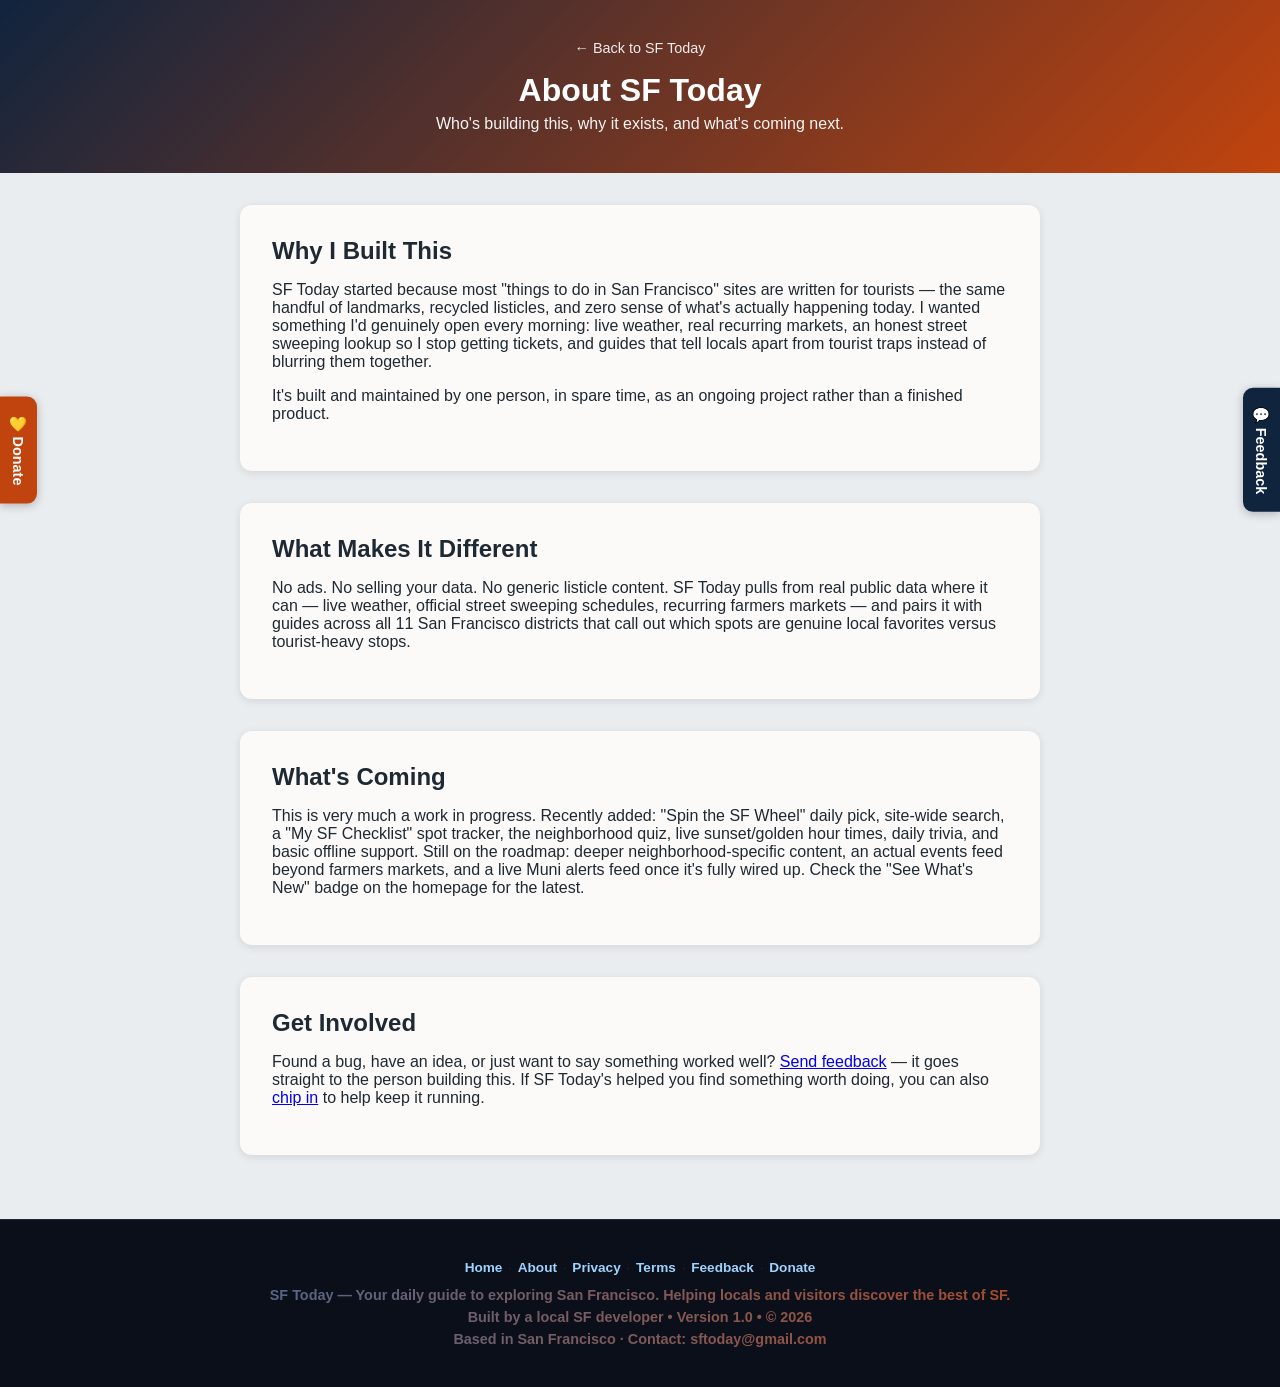
==== about.html @ f8c6c00f "Create about.html" ====
<!DOCTYPE html>
<html lang="en">
<head>
  <meta charset="UTF-8">
  <meta name="viewport" content="width=device-width, initial-scale=1.0">
  <title>About - SF Today</title>
  <meta name="description" content="Who's building SF Today, why it exists, and what's coming next.">
  <meta name="robots" content="index, follow">
  <link rel="canonical" href="https://www.sftoday.com/about.html">
  <!-- Open Graph tags (controls how links look when shared on social media) -->
  <meta property="og:type" content="website">
  <meta property="og:title" content="About - SF Today">
  <meta property="og:description" content="Who's building SF Today, why it exists, and what's coming next.">
  <meta property="og:url" content="https://www.sftoday.com/about.html">
  <meta property="og:site_name" content="SF Today">
  <meta property="og:image" content="https://www.sftoday.com/og-image.png">
  <meta property="og:image:width" content="1200">
  <meta property="og:image:height" content="630">
  <meta property="og:image:alt" content="SF Today — your daily guide to San Francisco">
  <meta property="og:locale" content="en_US">

  <!-- Twitter Card tags -->
  <meta name="twitter:card" content="summary_large_image">
  <meta name="twitter:title" content="About - SF Today">
  <meta name="twitter:description" content="Who's building SF Today, why it exists, and what's coming next.">
  <meta name="twitter:image" content="https://www.sftoday.com/og-image.png">

  <link rel="stylesheet" href="style.css">

  <!-- Favicons (real image files — see README for how to swap in your own branding) -->
  <link rel="icon" href="favicon.ico" sizes="any">
  <link rel="icon" type="image/png" sizes="32x32" href="favicon-32.png">
  <link rel="icon" type="image/png" sizes="16x16" href="favicon-16.png">
  <link rel="apple-touch-icon" sizes="180x180" href="apple-touch-icon.png">
  <meta name="theme-color" content="#10243E">
  <link rel="manifest" href="manifest.json">
</head>
<body>
  <a href="donate.html" class="side-tab side-tab-left">💛 Donate</a>
  <a href="feedback.html" class="side-tab side-tab-right">💬 Feedback</a>
  <header class="simple-header">
    <a href="index.html" class="back-link">← Back to SF Today</a>
    <h1>About SF Today</h1>
    <p>Who's building this, why it exists, and what's coming next.</p>
  </header>
  <main>
    <section class="tool-box">
      <h2>Why I Built This</h2>
      <p>SF Today started because most "things to do in San Francisco" sites are written for tourists — the same handful of landmarks, recycled listicles, and zero sense of what's actually happening today. I wanted something I'd genuinely open every morning: live weather, real recurring markets, an honest street sweeping lookup so I stop getting tickets, and guides that tell locals apart from tourist traps instead of blurring them together.</p>
      <p>It's built and maintained by one person, in spare time, as an ongoing project rather than a finished product.</p>
    </section>
    <section class="tool-box">
      <h2>What Makes It Different</h2>
      <p>No ads. No selling your data. No generic listicle content. SF Today pulls from real public data where it can — live weather, official street sweeping schedules, recurring farmers markets — and pairs it with guides across all 11 San Francisco districts that call out which spots are genuine local favorites versus tourist-heavy stops.</p>
    </section>
    <section class="tool-box">
      <h2>What's Coming</h2>
      <p>This is very much a work in progress. Recently added: "Spin the SF Wheel" daily pick, site-wide search, a "My SF Checklist" spot tracker, the neighborhood quiz, live sunset/golden hour times, daily trivia, and basic offline support. Still on the roadmap: deeper neighborhood-specific content, an actual events feed beyond farmers markets, and a live Muni alerts feed once it's fully wired up. Check the "See What's New" badge on the homepage for the latest.</p>
    </section>
    <section class="tool-box">
      <h2>Get Involved</h2>
      <p>Found a bug, have an idea, or just want to say something worked well? <a href="feedback.html">Send feedback</a> — it goes straight to the person building this. If SF Today's helped you find something worth doing, you can also <a href="donate.html">chip in</a> to help keep it running.</p>
    </section>
  </main>
  <footer>
    <div class="footer-links">
      <a href="index.html">Home</a> ·
      <a href="about.html">About</a> ·
      <a href="privacy.html">Privacy</a> ·
      <a href="terms.html">Terms</a> ·
      <a href="feedback.html">Feedback</a> ·
      <a href="donate.html">Donate</a>
    </div>
    <p>SF Today — Your daily guide to exploring San Francisco. Helping locals and visitors discover the best of SF.</p>
    <p>Built by a local SF developer • Version 1.0 • © 2026</p>
    <p>Based in San Francisco · Contact: sftoday@gmail.com</p>
  </footer>
</body>
</html>
---- style.css ----
:root {
  --primary: #10243E;   /* deep bay navy - buttons, links, active states */
  --accent: #C1440E;    /* Golden Gate Bridge orange - header, signature accents */
  --bg-color: #E9EDF0;  /* soft fog gray-blue background */
  --card-bg: #FBFAF8;   /* warm off-white cards */
  --text: #1F2933;      /* deep charcoal-navy text */
  --muted: #667085;     /* secondary text, tuned per-theme below */
  --border: #e5e5e5;
}

body {
  font-family: -apple-system, BlinkMacSystemFont, "Segoe UI", Roboto, sans-serif;
  background-color: var(--bg-color);
  color: var(--text);
  margin: 0;
  padding-bottom: 3rem;
  transition: background-color 0.2s ease, color 0.2s ease;
}

/* --- DARK MODE --- */
body.dark-mode {
  --bg-color: #121212;
  --card-bg: #1e1e1e;
  --text: #e8e8e8;
  --primary: #3B6EA5;
  --muted: #aaa;
  --border: #333;
}

body.dark-mode select,
body.dark-mode input[type="email"],
body.dark-mode input[type="text"],
body.dark-mode input[type="number"],
body.dark-mode textarea {
  background-color: #2a2a2a;
  color: #eee;
  border-color: #444;
}

body.dark-mode .modal-box {
  background: #1e1e1e;
  color: #eee;
}

body.dark-mode .modal-box p {
  color: #ccc;
}

body.dark-mode .venue-meta,
body.dark-mode .weekly-events-subtitle,
body.dark-mode .tool-subtitle,
body.dark-mode .no-events-message,
body.dark-mode .weather-note,
body.dark-mode .donation-note,
body.dark-mode .sub-text {
  color: #aaa;
}

body.dark-mode .day-tab {
  background: #2a2a2a;
  border-color: #444;
  color: #eee;
}

body.dark-mode .dash-card {
  border-color: #333;
}

body.dark-mode .glossary-item {
  border-color: #333;
}

body.dark-mode .coming-soon-box {
  background: #241f16;
  border-color: #3a2f1a;
}

header {
  position: relative;
  overflow: hidden;
  background: linear-gradient(180deg, #10243E 0%, #C1440E 100%); /* fallback if SVG fails to load */
  color: white;
  min-height: 320px;
  display: flex;
  align-items: flex-end;
  padding: 0;
  flex-shrink: 0;
}

.hero-bg {
  position: absolute;
  inset: 0;
  width: 100%;
  height: 100%;
  z-index: 0;
}

.header-inner {
  position: relative;
  z-index: 1;
  width: 100%;
  padding: 2rem 1rem 2.5rem 1rem;
  text-align: center;
  text-shadow: 0 2px 12px rgba(0, 0, 0, 0.45);
}

header h1 {
  margin: 0;
  font-size: 2.5rem;
}

.header-controls {
  display: flex;
  flex-direction: column;
  align-items: center;
  gap: 6px;
}

.dark-toggle {
  width: auto;
  background: rgba(255, 255, 255, 0.15);
  border: 1px solid rgba(255, 255, 255, 0.3);
  color: white;
  font-size: 1rem;
  padding: 6px 14px;
  border-radius: 20px;
  margin-top: 4px;
  cursor: pointer;
}

.dark-toggle:hover {
  background: rgba(255, 255, 255, 0.3);
}

main {
  max-width: 800px;
  margin: 2rem auto;
  padding: 0 1rem;
}

.planner-box, #results-section {
  background: var(--card-bg);
  padding: 2rem;
  border-radius: 12px;
  box-shadow: 0 2px 8px rgba(0,0,0,0.1);
  margin-bottom: 2rem;
}

.results-header {
  display: flex;
  justify-content: space-between;
  align-items: center;
  border-bottom: 2px solid #eee;
  padding-bottom: 0.5rem;
  margin-bottom: 1rem;
}

#close-btn {
  background: none;
  border: none;
  font-size: 1.8rem;
  cursor: pointer;
  color: #666;
  width: auto;
  padding: 0 10px;
}

#close-btn:hover {
  color: #000;
  background: none;
}

.input-row {
  display: flex;
  gap: 1rem;
  margin-bottom: 1.5rem;
  flex-wrap: wrap;
}

.input-group {
  flex: 1;
  min-width: 150px;
}

label {
  display: block;
  font-weight: bold;
  margin-bottom: 0.5rem;
}

select {
  width: 100%;
  padding: 10px;
  border: 1px solid #ccc;
  border-radius: 6px;
}

button {
  width: 100%;
  background-color: var(--primary);
  color: white;
  border: none;
  padding: 15px;
  font-size: 1.2rem;
  font-weight: bold;
  border-radius: 8px;
  cursor: pointer;
}

button:hover {
  background-color: #0A1A2E;
}

button:focus-visible,
a:focus-visible,
input:focus-visible,
select:focus-visible,
summary:focus-visible {
  outline: 3px solid var(--accent);
  outline-offset: 2px;
}

button:disabled {
  opacity: 0.6;
  cursor: not-allowed;
}

.hidden { display: none; }

.dashboard-section {
  margin-bottom: 2rem;
}

.dashboard-section h2 {
  margin-bottom: 1rem;
}

.dashboard-grid {
  display: grid;
  grid-template-columns: repeat(auto-fill, minmax(150px, 1fr));
  gap: 1rem;
}

.dash-card {
  background: var(--card-bg);
  padding: 1.5rem 1rem;
  border-radius: 8px;
  text-align: center;
  font-weight: 500;
  box-shadow: 0 2px 4px rgba(0,0,0,0.05);
  cursor: pointer;
  transition: transform 0.2s, border-color 0.2s;
  border: 1px solid #eee;
  color: var(--text);
}

.dash-card:hover {
  transform: translateY(-3px);
  border-color: var(--primary);
  color: var(--primary);
}

.plan-item {
  border-left: 4px solid var(--primary);
  padding-left: 1rem;
  margin-top: 1rem;
}

.plan-item h3 {
  margin: 0 0 0.3rem 0;
  color: var(--primary);
}

html, body {
  height: 100%;
  margin: 0;
}

body {
  display: flex;
  flex-direction: column;
}

main {
  flex: 1 0 auto;
}

/* --- Footer --- */
footer {
  background-color: #0b0f19;
  padding: 40px 24px;
  text-align: center;
  font-family: sans-serif;
  font-size: 0.9rem;
  border-top: 1px solid #1e293b;
}

footer p {
  margin: 0;
  font-weight: 700;
  background: linear-gradient(135deg, #3B6EA5, #C1440E);
  -webkit-background-clip: text;
  background-clip: text;
  -webkit-text-fill-color: transparent;
}

footer p + p {
  margin-top: 6px;
}

#live-clock {
  font-size: 1.2rem;
  font-weight: 600;
  color: #E6E6FA;
  margin: 10px 0 0 0;
  font-family: monospace;
}

#weather-widget {
  font-size: 1.1rem;
  font-weight: 600;
  color: #E6E6FA;
  margin: 6px 0 0 0;
  font-family: monospace;
}

/* Centers the badge perfectly in the white spacing area */
.badge-container {
  display: flex;
  justify-content: center;
  align-items: center;
  margin-top: 20px;
  margin-bottom: 25px;
  width: 100%;
}

.whats-new-badge {
  display: inline-flex;
  align-items: center;
  gap: 8px;
  background-color: rgba(255, 71, 87, 0.1);
  color: #ff4757;
  text-decoration: none;
  font-size: 0.9rem;
  font-weight: 600;
  padding: 8px 16px;
  border-radius: 20px;
  border: 1px solid rgba(255, 71, 87, 0.2);
  transition: all 0.2s ease-in-out;
}

.whats-new-badge:hover {
  background-color: #ff4757;
  color: white;
  box-shadow: 0 4px 10px rgba(255, 71, 87, 0.25);
  transform: translateY(-1px);
}

.pulse-dot {
  width: 8px;
  height: 8px;
  background-color: #2ed573;
  border-radius: 50%;
  position: relative;
}

.pulse-dot::before {
  content: '';
  position: absolute;
  width: 100%;
  height: 100%;
  background-color: #2ed573;
  border-radius: 50%;
  animation: pulse-ring 1.8s infinite ease-in-out;
  transform-origin: center;
  left: 0;
  top: 0;
}

@keyframes pulse-ring {
  0% { transform: scale(0.95); opacity: 0.8; }
  50% { opacity: 0.4; }
  100% { transform: scale(2.2); opacity: 0; }
}

.venue-meta {
  display: flex;
  flex-wrap: wrap;
  gap: 12px;
  margin-top: 0.5rem;
  font-size: 0.85rem;
  color: #666;
  align-items: center;
}

.venue-directions {
  color: var(--primary);
  font-weight: 600;
  text-decoration: none;
}

.venue-directions:hover {
  text-decoration: underline;
}

/* --- LOCAL PICK / TOURIST FAVORITE TAG BADGES --- */
.tag-badge {
  display: inline-block;
  font-size: 0.7rem;
  font-weight: 700;
  padding: 3px 9px;
  border-radius: 12px;
  margin-left: 8px;
  vertical-align: middle;
  white-space: nowrap;
}

.tag-local {
  background-color: rgba(46, 213, 115, 0.15);
  color: #1ba956;
}

.tag-touristy {
  background-color: rgba(255, 165, 2, 0.15);
  color: #d68910;
}

.weather-note {
  font-style: italic;
  color: #666;
  margin-bottom: 0.5rem;
}

/* --- THIS WEEK IN SF / DAY TABS --- */
.weekly-events-box {
  background: var(--card-bg);
  padding: 2rem;
  border-radius: 12px;
  box-shadow: 0 2px 8px rgba(0,0,0,0.1);
  margin-bottom: 2rem;
}

.weekly-events-box h2 {
  margin-top: 0;
  margin-bottom: 0.3rem;
}

.weekly-events-subtitle {
  color: #666;
  font-size: 0.9rem;
  margin-top: 0;
  margin-bottom: 1.25rem;
}

.day-tabs {
  display: flex;
  gap: 6px;
  overflow-x: auto;
  margin-bottom: 1.5rem;
  padding-bottom: 4px;
}

.day-tab {
  width: auto;
  flex: 1;
  min-width: 48px;
  background: var(--bg-color);
  color: var(--text);
  border: 1px solid #ddd;
  padding: 10px 8px;
  font-size: 0.9rem;
  font-weight: 600;
  border-radius: 8px;
  cursor: pointer;
  transition: all 0.15s ease;
}

.day-tab:hover {
  border-color: var(--primary);
  color: var(--primary);
  background-color: var(--bg-color);
}

.day-tab.active {
  background-color: var(--primary);
  color: white;
  border-color: var(--primary);
}

.day-tab.is-today::after {
  content: '•';
  display: block;
  color: #2ed573;
  font-size: 1.2rem;
  line-height: 0.5;
  margin-top: 4px;
}

.no-events-message {
  color: #888;
  font-style: italic;
  padding: 1rem 0;
}

/* --- TOOL BOXES (street sweeping, muni alerts, local favorite, glossary) --- */
.tool-box {
  background: var(--card-bg);
  padding: 2rem;
  border-radius: 12px;
  box-shadow: 0 2px 8px rgba(0,0,0,0.1);
  margin-bottom: 2rem;
}

.tool-box h2 {
  margin-top: 0;
  margin-bottom: 0.3rem;
}

.tool-subtitle {
  color: #666;
  font-size: 0.9rem;
  margin-top: 0;
  margin-bottom: 1.25rem;
  line-height: 1.4;
}

.tool-input-row {
  display: flex;
  gap: 10px;
  flex-wrap: wrap;
  margin-bottom: 0.5rem;
}

.tool-input-row input[type="text"] {
  flex: 1;
  min-width: 180px;
  padding: 12px;
  border: 1px solid #ccc;
  border-radius: 6px;
  font-size: 1rem;
}

.tool-input-row button {
  width: auto;
  padding: 12px 24px;
}

.about-box p {
  color: var(--text);
  line-height: 1.6;
  margin: 0;
}

/* --- "COMING SOON" STATE (Muni alerts, and anywhere a feature is honestly unfinished) --- */
.coming-soon-box {
  display: flex;
  align-items: flex-start;
  gap: 12px;
  background: #fff8ec;
  border: 1px solid #f2e2bf;
  border-radius: 10px;
  padding: 1rem 1.1rem;
}

.coming-soon-icon {
  font-size: 1.4rem;
  line-height: 1;
}

.coming-soon-box p {
  margin: 0;
  color: var(--text);
  font-size: 0.92rem;
  line-height: 1.5;
}

.coming-soon-box strong {
  display: block;
  margin-bottom: 2px;
}

/* --- GUESS THE SF SPOT GAME --- */
.clue-list {
  padding-left: 1.2rem;
  margin: 0 0 1rem 0;
}

.clue-list li {
  margin-bottom: 0.6rem;
  line-height: 1.4;
}

.secondary-btn {
  width: auto;
  background: none;
  border: 1px solid #ccc;
  color: var(--text);
  font-weight: 600;
  font-size: 0.9rem;
  padding: 8px 16px;
  margin-top: 0.75rem;
}

.secondary-btn:hover {
  background: var(--bg-color);
  border-color: var(--primary);
}

.spot-result-box {
  background: var(--bg-color);
  border-radius: 8px;
  padding: 1rem 1.25rem;
  margin-top: 1rem;
}

.spot-result-box h3 {
  margin: 0 0 0.4rem 0;
  color: var(--primary);
}

.spot-share-grid {
  font-size: 1.4rem;
  letter-spacing: 4px;
  margin: 0.5rem 0;
}

.spot-streak {
  display: inline-flex;
  align-items: center;
  gap: 6px;
  font-size: 0.85rem;
  font-weight: 600;
  color: var(--accent);
  background: rgba(193, 68, 14, 0.08);
  padding: 5px 12px;
  border-radius: 20px;
  margin-bottom: 1rem;
}

/* --- SF SLANG GLOSSARY --- */
.glossary-grid {
  display: grid;
  grid-template-columns: repeat(auto-fill, minmax(220px, 1fr));
  gap: 10px;
}

.glossary-item {
  background: var(--bg-color);
  border: 1px solid #ddd;
  border-radius: 8px;
  padding: 10px 14px;
}

.glossary-item summary {
  font-weight: 700;
  color: var(--primary);
  cursor: pointer;
  list-style: none;
}

.glossary-item summary::-webkit-details-marker {
  display: none;
}

.glossary-item summary::before {
  content: '▸ ';
}

.glossary-item[open] summary::before {
  content: '▾ ';
}

.glossary-item p {
  margin: 0.5rem 0 0 0;
  font-size: 0.9rem;
  color: var(--text);
}

/* --- EMAIL SIGNUP --- */
.signup-box {
  background: var(--card-bg);
  padding: 2rem;
  border-radius: 12px;
  box-shadow: 0 2px 8px rgba(0,0,0,0.1);
  margin-bottom: 2rem;
  text-align: center;
}

.signup-box h2 {
  margin-top: 0;
}

.signup-box p {
  color: #666;
  margin-bottom: 1.5rem;
}

.signup-form {
  display: flex;
  gap: 10px;
  max-width: 400px;
  margin: 0 auto;
  flex-wrap: wrap;
}

.signup-form input[type="email"] {
  flex: 1;
  min-width: 200px;
  padding: 12px;
  border: 1px solid #ccc;
  border-radius: 6px;
  font-size: 1rem;
}

.signup-form button {
  width: auto;
  padding: 12px 24px;
}

/* --- SIGNUP SUCCESS MODAL --- */
.modal-overlay {
  position: fixed;
  top: 0;
  left: 0;
  width: 100%;
  height: 100%;
  background: rgba(0, 0, 0, 0.6);
  display: flex;
  align-items: center;
  justify-content: center;
  z-index: 1000;
  animation: fadeIn 0.25s ease;
}

.modal-overlay.hidden {
  display: none;
}

.modal-box {
  background: white;
  padding: 2.5rem 2rem;
  border-radius: 16px;
  text-align: center;
  max-width: 360px;
  width: 90%;
  box-shadow: 0 20px 60px rgba(0,0,0,0.3);
  animation: popIn 0.35s cubic-bezier(0.34, 1.56, 0.64, 1);
}

.modal-icon {
  font-size: 3rem;
  margin-bottom: 0.5rem;
  animation: bounce 0.6s ease 0.2s;
}

.modal-box h3 {
  margin: 0 0 0.5rem 0;
  font-size: 1.5rem;
  background: linear-gradient(135deg, #3B6EA5, #C1440E);
  -webkit-background-clip: text;
  background-clip: text;
  -webkit-text-fill-color: transparent;
}

.modal-box p {
  color: #666;
  margin-bottom: 1.5rem;
  line-height: 1.4;
}

.modal-box button {
  width: auto;
  padding: 12px 28px;
}

@keyframes fadeIn {
  from { opacity: 0; }
  to { opacity: 1; }
}

@keyframes popIn {
  from { transform: scale(0.85); opacity: 0; }
  to { transform: scale(1); opacity: 1; }
}

@keyframes bounce {
  0%, 100% { transform: translateY(0); }
  50% { transform: translateY(-8px); }
}

/* --- SIDE TABS (Donate / Feedback) --- */
.side-tab {
  position: fixed;
  top: 50%;
  translate: 0 -50%;
  writing-mode: vertical-rl;
  text-orientation: mixed;
  z-index: 500;
  padding: 18px 10px;
  font-weight: 700;
  font-size: 0.9rem;
  color: white;
  text-decoration: none;
  box-shadow: 0 2px 10px rgba(0, 0, 0, 0.25);
  transition: padding 0.15s ease;
}

.side-tab-left {
  left: 0;
  border-radius: 0 10px 10px 0;
  background-color: var(--accent);
}

.side-tab-right {
  right: 0;
  border-radius: 10px 0 0 10px;
  background-color: var(--primary);
}

.side-tab:hover {
  padding-left: 14px;
  padding-right: 14px;
}

@media (max-width: 480px) {
  .side-tab {
    font-size: 0.75rem;
    padding: 12px 6px;
  }
}

/* --- SIMPLE PAGE HEADER (donate.html, feedback.html, about.html, etc.) --- */
.simple-header {
  position: static;
  overflow: visible;
  min-height: 0;
  display: block;
  align-items: initial;
  background: linear-gradient(135deg, var(--primary), var(--accent));
  color: white;
  padding: 2.5rem 1rem;
  text-align: center;
}

.simple-header .back-link {
  display: block;
}

.simple-header h1 {
  display: block;
}

.simple-header p {
  display: block;
  max-width: 500px;
  margin: 0 auto;
  opacity: 0.95;
}

.simple-header h1 {
  margin: 0 0 0.4rem 0;
  font-size: 2rem;
}

.back-link {
  display: inline-block;
  color: white;
  opacity: 0.9;
  text-decoration: none;
  font-size: 0.9rem;
  margin-bottom: 1rem;
}

.back-link:hover {
  opacity: 1;
  text-decoration: underline;
}

/* --- DONATION PAGE --- */
.donation-box, .feedback-box {
  background: var(--card-bg);
  max-width: 600px;
  margin: 2rem auto;
  padding: 2rem;
  border-radius: 12px;
  box-shadow: 0 2px 8px rgba(0, 0, 0, 0.1);
}

.donation-box .sub-text {
  color: #666;
  line-height: 1.5;
  margin-bottom: 1.5rem;
}

.tiers-grid {
  display: grid;
  grid-template-columns: 1fr 1fr;
  gap: 10px;
  margin-bottom: 1.5rem;
}

.tier-btn {
  width: 100%;
  background: var(--bg-color);
  color: var(--text);
  border: 1px solid #ddd;
  border-radius: 8px;
  padding: 14px 10px;
  font-size: 1.1rem;
  font-weight: 700;
  cursor: pointer;
  transition: all 0.15s ease;
}

.tier-btn span {
  display: block;
  font-size: 0.75rem;
  font-weight: 500;
  color: #777;
  margin-top: 2px;
}

.tier-btn:hover, .tier-btn.selected {
  border-color: var(--accent);
  background-color: rgba(193, 68, 14, 0.08);
  color: var(--accent);
}

.tier-btn.wide {
  grid-column: span 2;
}

.pay-form {
  display: flex;
  gap: 10px;
  flex-wrap: wrap;
}

.pay-form input[type="number"] {
  flex: 1;
  min-width: 140px;
  padding: 12px;
  border: 1px solid #ccc;
  border-radius: 6px;
  font-size: 1rem;
}

.pay-form button {
  width: auto;
  padding: 12px 24px;
}

.donation-note {
  font-size: 0.8rem;
  color: #888;
  text-align: center;
  margin-top: 1.25rem;
}

/* --- FEEDBACK PAGE --- */
.feedback-box label {
  margin-top: 1rem;
  font-weight: bold;
  display: block;
}

.feedback-box input[type="text"],
.feedback-box input[type="email"],
.feedback-box textarea {
  width: 100%;
  padding: 12px;
  border: 1px solid #ccc;
  border-radius: 6px;
  font-size: 1rem;
  font-family: inherit;
  box-sizing: border-box;
}

.feedback-box textarea {
  min-height: 140px;
  resize: vertical;
}

.feedback-box button {
  margin-top: 1.25rem;
}

/* --- STAR RATING (feedback page) --- */
.star-rating {
  display: flex;
  justify-content: space-between;
  gap: 4px;
  margin: 0.4rem 0 0.5rem 0;
}

.star-btn {
  flex: 1;
  width: auto;
  background: none;
  border: none;
  padding: 8px 0;
  font-size: 2.4rem;
  line-height: 1;
  text-align: center;
  color: #d5d5d5;
  cursor: pointer;
  transition: color 0.15s ease, transform 0.1s ease;
}

.star-btn:hover {
  transform: scale(1.15);
}

.star-btn.filled {
  color: var(--accent);
}

/* --- FOOTER NAV LINKS --- */
.footer-links {
  margin-bottom: 12px;
  font-size: 0.85rem;
}

.footer-links a {
  color: #9fd3ff;
  text-decoration: none;
  font-weight: 600;
  margin: 0 2px;
}

.footer-links a:hover {
  color: var(--accent);
  text-decoration: underline;
}

/* --- RELEASE NOTES / CHANGELOG TIMELINE --- */
/* A left accent border + date heading is a deliberate device here because
   the content genuinely is a sequence (a timeline), unlike the rest of the site. */
.log-entry {
  border-left: 4px solid var(--accent);
  padding-left: 1.25rem;
}

.log-entry h3 {
  margin: 0 0 0.75rem 0;
  color: var(--primary);
  font-size: 1.15rem;
}

.log-entry .log-category {
  font-size: 0.75rem;
  font-weight: 700;
  letter-spacing: 0.04em;
  color: #1ba956;
  margin-bottom: 0.5rem;
}

.log-entry ul {
  margin: 0;
  padding-left: 1.1rem;
}

.log-entry li {
  margin-bottom: 6px;
  line-height: 1.5;
}

.log-entry + .log-entry {
  margin-top: 1.75rem;
}

/* --- RESULTS HEADER ACTIONS (share / print / close) --- */
.results-header-actions {
  display: flex;
  align-items: center;
  gap: 4px;
}

.icon-btn {
  width: auto;
  background: none;
  border: none;
  font-size: 1.2rem;
  padding: 4px 8px;
  cursor: pointer;
  line-height: 1;
}

.icon-btn:hover {
  background: var(--bg-color);
  border-radius: 6px;
}

/* --- SURPRISE ME BUTTON --- */
.surprise-btn {
  display: block;
  margin: 0.75rem auto 0;
}

/* --- SECTION HEADING WITH ACTIONS (neighborhood quiz / geolocation) --- */
.section-heading-row {
  display: flex;
  justify-content: space-between;
  align-items: center;
  flex-wrap: wrap;
  gap: 10px;
  margin-bottom: 1rem;
}

.section-heading-row h2 {
  margin: 0;
}

.section-heading-actions {
  display: flex;
  gap: 8px;
  flex-wrap: wrap;
}

.section-heading-actions .secondary-btn {
  margin-top: 0;
}

#geo-result-message {
  margin-top: -0.5rem;
  margin-bottom: 1rem;
}

.dash-card-highlight {
  border-color: var(--accent) !important;
  box-shadow: 0 0 0 2px rgba(193, 68, 14, 0.25);
}

.nearest-badge {
  display: block;
  font-size: 0.7rem;
  font-weight: 700;
  color: var(--accent);
  margin-top: 4px;
}

/* --- TOOL BOX SUBHEADINGS + DIVIDER (sunset / fog / trivia) --- */
.tool-box h3 {
  margin: 0 0 0.6rem 0;
  color: var(--primary);
  font-size: 1.05rem;
}

.tool-divider {
  border: none;
  border-top: 1px solid var(--border);
  margin: 1.25rem 0;
}

/* --- KARL THE FOG METER --- */
.fog-meter-track {
  width: 100%;
  height: 14px;
  background: var(--bg-color);
  border: 1px solid var(--border);
  border-radius: 20px;
  overflow: hidden;
  margin-bottom: 0.5rem;
}

.fog-meter-fill {
  height: 100%;
  width: 0%;
  background: linear-gradient(90deg, #9fb8cc, #5c7a94);
  transition: width 0.6s ease;
}

.fog-meter-status {
  margin: 0;
  font-size: 0.9rem;
  color: var(--text);
}

/* --- WEATHER TOAST --- */
.sf-toast {
  position: fixed;
  left: 50%;
  bottom: 24px;
  transform: translate(-50%, 20px);
  background: var(--primary);
  color: white;
  padding: 12px 20px;
  border-radius: 30px;
  font-size: 0.9rem;
  font-weight: 600;
  box-shadow: 0 8px 24px rgba(0,0,0,0.25);
  opacity: 0;
  transition: opacity 0.35s ease, transform 0.35s ease;
  z-index: 1500;
  max-width: 90vw;
  text-align: center;
}

.sf-toast-visible {
  opacity: 1;
  transform: translate(-50%, 0);
}

/* --- NEIGHBORHOOD QUIZ MODAL --- */
.quiz-modal-box {
  max-width: 440px;
  text-align: left;
  position: relative;
}

.quiz-close {
  position: absolute;
  top: 10px;
  right: 14px;
  width: auto;
  background: none;
  border: none;
  font-size: 1.6rem;
  color: #999;
  cursor: pointer;
  padding: 0;
}

.quiz-close:hover {
  color: var(--text);
  background: none;
}

.quiz-progress {
  margin: 0 0 0.4rem 0;
  font-size: 0.8rem;
  font-weight: 700;
  letter-spacing: 0.03em;
  color: var(--accent);
  text-transform: uppercase;
}

.quiz-prompt {
  margin: 0 0 1rem 0;
  color: var(--primary);
  font-size: 1.3rem;
}

.quiz-options {
  display: flex;
  flex-direction: column;
  gap: 8px;
}

.quiz-option-btn {
  width: 100%;
  text-align: left;
  background: var(--bg-color);
  color: var(--text);
  border: 1px solid var(--border);
  padding: 12px 14px;
  border-radius: 8px;
  font-size: 1rem;
  font-weight: 500;
  cursor: pointer;
  transition: border-color 0.15s ease, background 0.15s ease;
}

.quiz-option-btn:hover {
  border-color: var(--accent);
  background: rgba(193, 68, 14, 0.06);
}

.quiz-result-desc {
  color: var(--text);
  line-height: 1.5;
  margin: 0 0 1.25rem 0;
}

.quiz-result-actions {
  display: flex;
  flex-direction: column;
  gap: 8px;
}

.quiz-result-actions .secondary-btn {
  margin: 0;
  text-align: center;
}

/* --- PRINT STYLES --- */
@media print {
  .side-tab,
  .dark-toggle,
  .badge-container,
  .signup-box,
  .planner-box,
  .weekly-events-box .day-tabs,
  #generate-btn,
  .surprise-btn,
  .results-header-actions,
  .footer-links,
  .whats-new-badge,
  .filter-checkbox-row,
  .coming-soon-box,
  .section-heading-actions,
  #geo-result-message,
  .fog-meter,
  #trivia-content,
  .tool-divider,
  .header-btn-row,
  .visited-toggle,
  .wheel-wrap,
  .wheel-spin-btn,
  #wheel-status {
    display: none !important;
  }

  header {
    background: none !important;
    color: var(--text) !important;
    min-height: auto !important;
    padding: 1rem 0 !important;
  }

  .hero-bg { display: none !important; }

  body {
    background: white !important;
    padding-bottom: 0;
  }

  .plan-item,
  .tool-box,
  #results-section {
    box-shadow: none !important;
    border: 1px solid #ccc;
  }

  footer {
    background: none !important;
  }

  footer p {
    color: #333 !important;
    -webkit-text-fill-color: #333 !important;
  }
}

.header-btn-row {
  display: flex;
  gap: 8px;
  margin-top: 4px;
}

#checklist-progress-label {
  font-weight: 700;
}

/* --- SPIN THE SF WHEEL --- */
.wheel-wrap {
  position: relative;
  width: 100%;
  max-width: 280px;
  margin: 0.5rem auto 1rem;
}

.sf-wheel {
  display: block;
  width: 100%;
  height: auto;
  filter: drop-shadow(0 6px 16px rgba(0,0,0,0.2));
}

#wheel-rotate-group {
  transform-origin: 150px 150px;
}

.wheel-pointer {
  position: absolute;
  top: -6px;
  left: 50%;
  transform: translateX(-50%);
  font-size: 1.6rem;
  color: var(--accent);
  z-index: 2;
  text-shadow: 0 2px 4px rgba(0,0,0,0.3);
}

.wheel-spin-btn {
  display: block;
  margin: 0 auto 0.75rem;
}

.wheel-landed-label {
  text-align: center;
  font-weight: 600;
  color: var(--primary);
  margin: 0 0 0.25rem 0;
}

#wheel-result .plan-item {
  border-left-color: var(--accent);
}

/* --- SF ESSENTIALS GRID --- */
.essentials-grid {
  display: grid;
  grid-template-columns: repeat(auto-fill, minmax(220px, 1fr));
  gap: 12px;
}

.essential-item {
  background: var(--bg-color);
  border: 1px solid var(--border);
  border-radius: 8px;
  padding: 12px 14px;
  display: flex;
  flex-direction: column;
  gap: 4px;
}

.essential-item strong {
  color: var(--primary);
  font-size: 0.85rem;
}

.essential-item span {
  font-size: 0.88rem;
  color: var(--text);
  line-height: 1.4;
}

/* --- VISITED / "BEEN THERE" TOGGLE ON VENUE CARDS --- */
.visited-toggle {
  width: auto;
  display: inline-flex;
  align-items: center;
  gap: 5px;
  background: none;
  border: 1px solid #ccc;
  color: var(--muted);
  font-size: 0.78rem;
  font-weight: 600;
  padding: 4px 10px;
  border-radius: 20px;
  margin-top: 8px;
  cursor: pointer;
  transition: all 0.15s ease;
}

.visited-toggle:hover {
  border-color: var(--primary);
  color: var(--primary);
}

.visited-toggle.visited {
  background: rgba(46, 213, 115, 0.12);
  border-color: #2ed573;
  color: #1ba956;
}

/* --- SITE-WIDE QUICK FIND (SEARCH) --- */
.search-modal-box {
  max-width: 480px;
  text-align: left;
  position: relative;
  max-height: 80vh;
  display: flex;
  flex-direction: column;
}

.search-input {
  width: 100%;
  padding: 12px 14px;
  border: 1px solid #ccc;
  border-radius: 8px;
  font-size: 1rem;
  margin-bottom: 0.75rem;
  box-sizing: border-box;
}

#search-results {
  overflow-y: auto;
  flex: 1;
}

.search-result-item {
  display: block;
  width: 100%;
  text-align: left;
  background: none;
  border: none;
  border-bottom: 1px solid var(--border);
  padding: 10px 4px;
  cursor: pointer;
  color: var(--text);
  font-size: inherit;
  font-weight: normal;
}

.search-result-item:hover {
  background: var(--bg-color);
}

.search-result-title {
  font-weight: 700;
  color: var(--primary);
  display: block;
}

.search-result-meta {
  font-size: 0.8rem;
  color: var(--muted);
}

.search-empty-message {
  color: var(--muted);
  font-style: italic;
  padding: 1rem 0;
}

/* --- MY SF CHECKLIST MODAL --- */
.checklist-modal-box {
  max-width: 480px;
  text-align: left;
  position: relative;
  max-height: 80vh;
  display: flex;
  flex-direction: column;
}

.checklist-modal-box h3 {
  margin: 0 0 0.4rem 0;
  color: var(--primary);
  font-size: 1.3rem;
}

#checklist-list {
  overflow-y: auto;
  flex: 1;
  margin-bottom: 1rem;
}

.checklist-row {
  display: flex;
  justify-content: space-between;
  align-items: center;
  padding: 8px 0;
  border-bottom: 1px solid var(--border);
  font-size: 0.92rem;
}

.checklist-row-remove {
  width: auto;
  background: none;
  border: none;
  color: var(--muted);
  font-size: 1.1rem;
  cursor: pointer;
  padding: 2px 8px;
}

.checklist-row-remove:hover {
  color: var(--accent);
  background: none;
}

/* --- CONFETTI --- */
.confetti-container {
  position: fixed;
  inset: 0;
  pointer-events: none;
  overflow: hidden;
  z-index: 2000;
}

.confetti-piece {
  position: absolute;
  top: -20px;
  opacity: 0.95;
  animation-name: confetti-fall;
  animation-timing-function: cubic-bezier(0.4, 0.0, 0.6, 1);
  animation-fill-mode: forwards;
}

@keyframes confetti-fall {
  0% {
    transform: translate(0, 0) rotate(0deg);
    opacity: 1;
  }
  100% {
    transform: translate(var(--drift), 105vh) rotate(600deg);
    opacity: 0;
  }
}

/* --- PLANNER: EXTRA FILTERS (vibe + dog-friendly) --- */
.filter-checkbox-row {
  display: flex;
  align-items: center;
  gap: 8px;
  margin-bottom: 1.5rem;
}

.filter-checkbox-row input[type="checkbox"] {
  width: 18px;
  height: 18px;
  accent-color: var(--primary);
  cursor: pointer;
}

.filter-checkbox-row label {
  margin: 0;
  font-weight: 500;
  cursor: pointer;
}

/* --- 404 PAGE --- */
.error-box {
  text-align: center;
}

.error-code {
  font-size: 4rem;
  font-weight: 800;
  color: var(--primary);
  margin: 0;
  line-height: 1;
}

.error-box .tool-subtitle {
  margin-bottom: 1.5rem;
}

.error-links {
  display: flex;
  flex-wrap: wrap;
  gap: 10px;
  justify-content: center;
  margin-top: 1.5rem;
}

.error-links a {
  width: auto;
  display: inline-block;
  background: var(--primary);
  color: white;
  text-decoration: none;
  padding: 10px 18px;
  border-radius: 8px;
  font-weight: 600;
  font-size: 0.9rem;
}

.error-links a.secondary {
  background: none;
  border: 1px solid #ccc;
  color: var(--text);
}
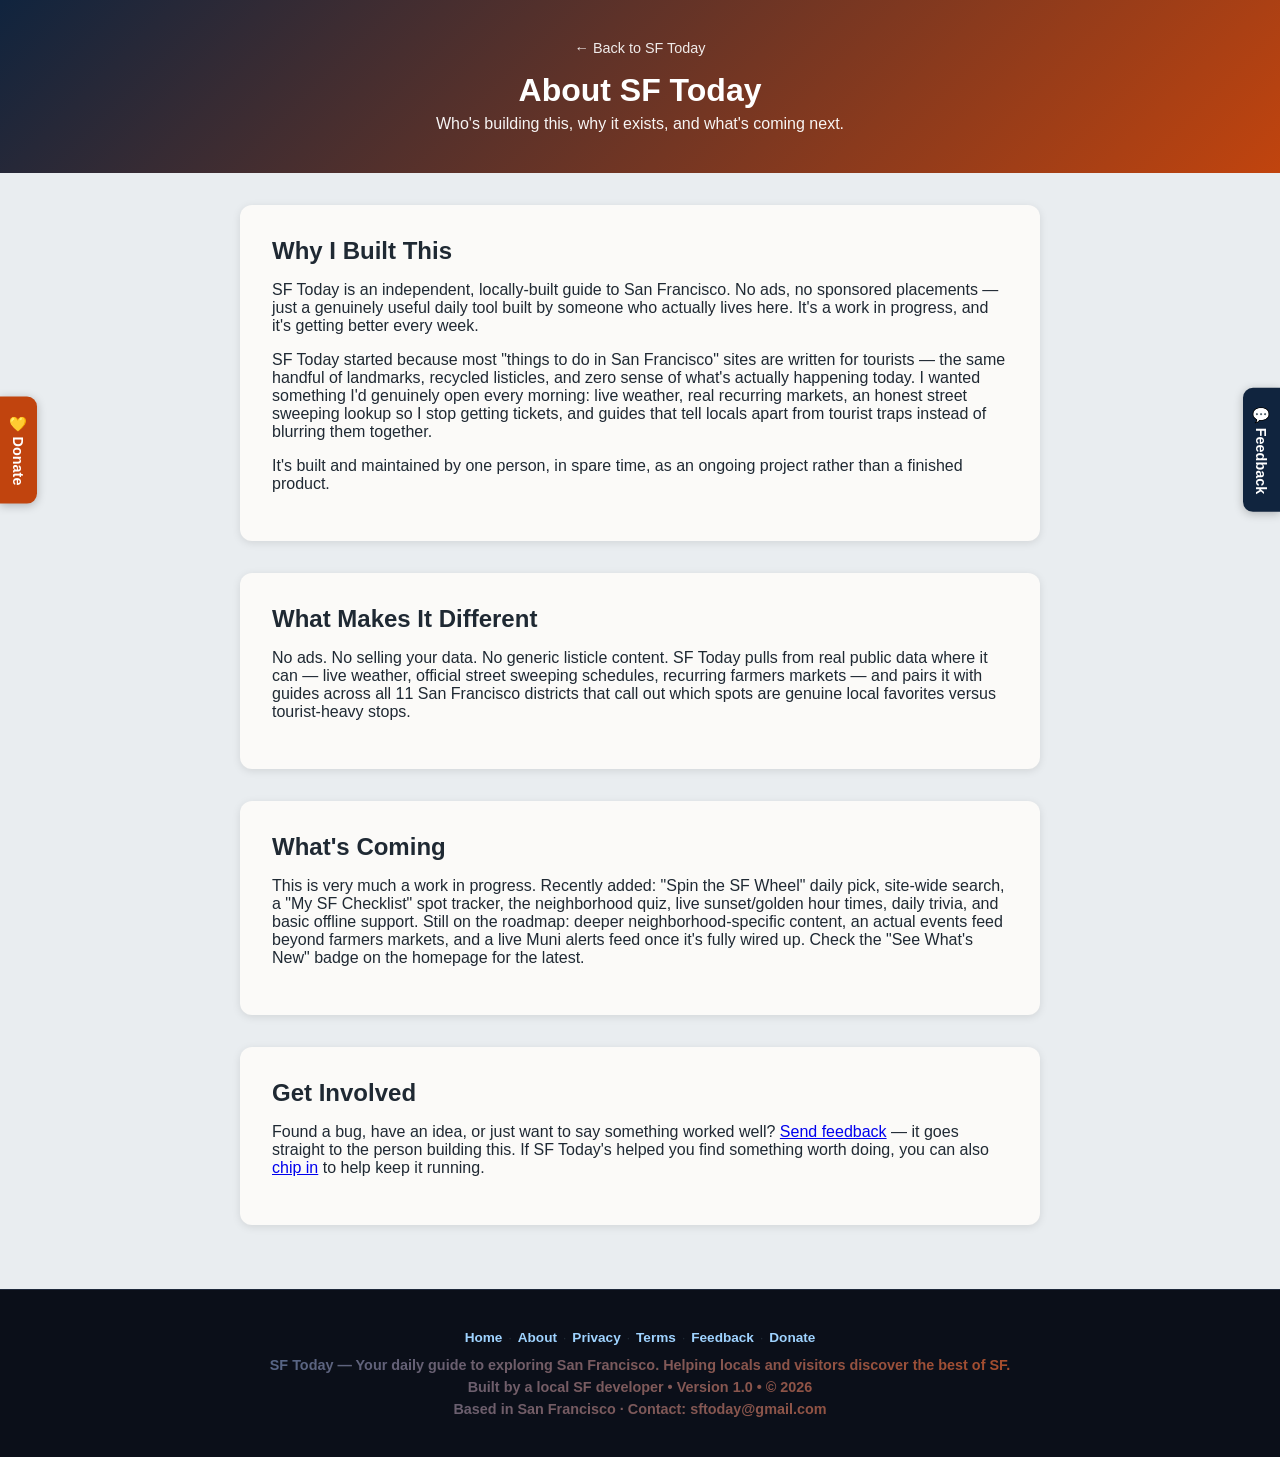
==== commit 29a87bc1: "Update about.html" ====
--- a/about.html
+++ b/about.html
@@ -46,6 +46,7 @@
   <main>
     <section class="tool-box">
       <h2>Why I Built This</h2>
+      <p>SF Today is an independent, locally-built guide to San Francisco. No ads, no sponsored placements — just a genuinely useful daily tool built by someone who actually lives here. It's a work in progress, and it's getting better every week.</p>
       <p>SF Today started because most "things to do in San Francisco" sites are written for tourists — the same handful of landmarks, recycled listicles, and zero sense of what's actually happening today. I wanted something I'd genuinely open every morning: live weather, real recurring markets, an honest street sweeping lookup so I stop getting tickets, and guides that tell locals apart from tourist traps instead of blurring them together.</p>
       <p>It's built and maintained by one person, in spare time, as an ongoing project rather than a finished product.</p>
     </section>
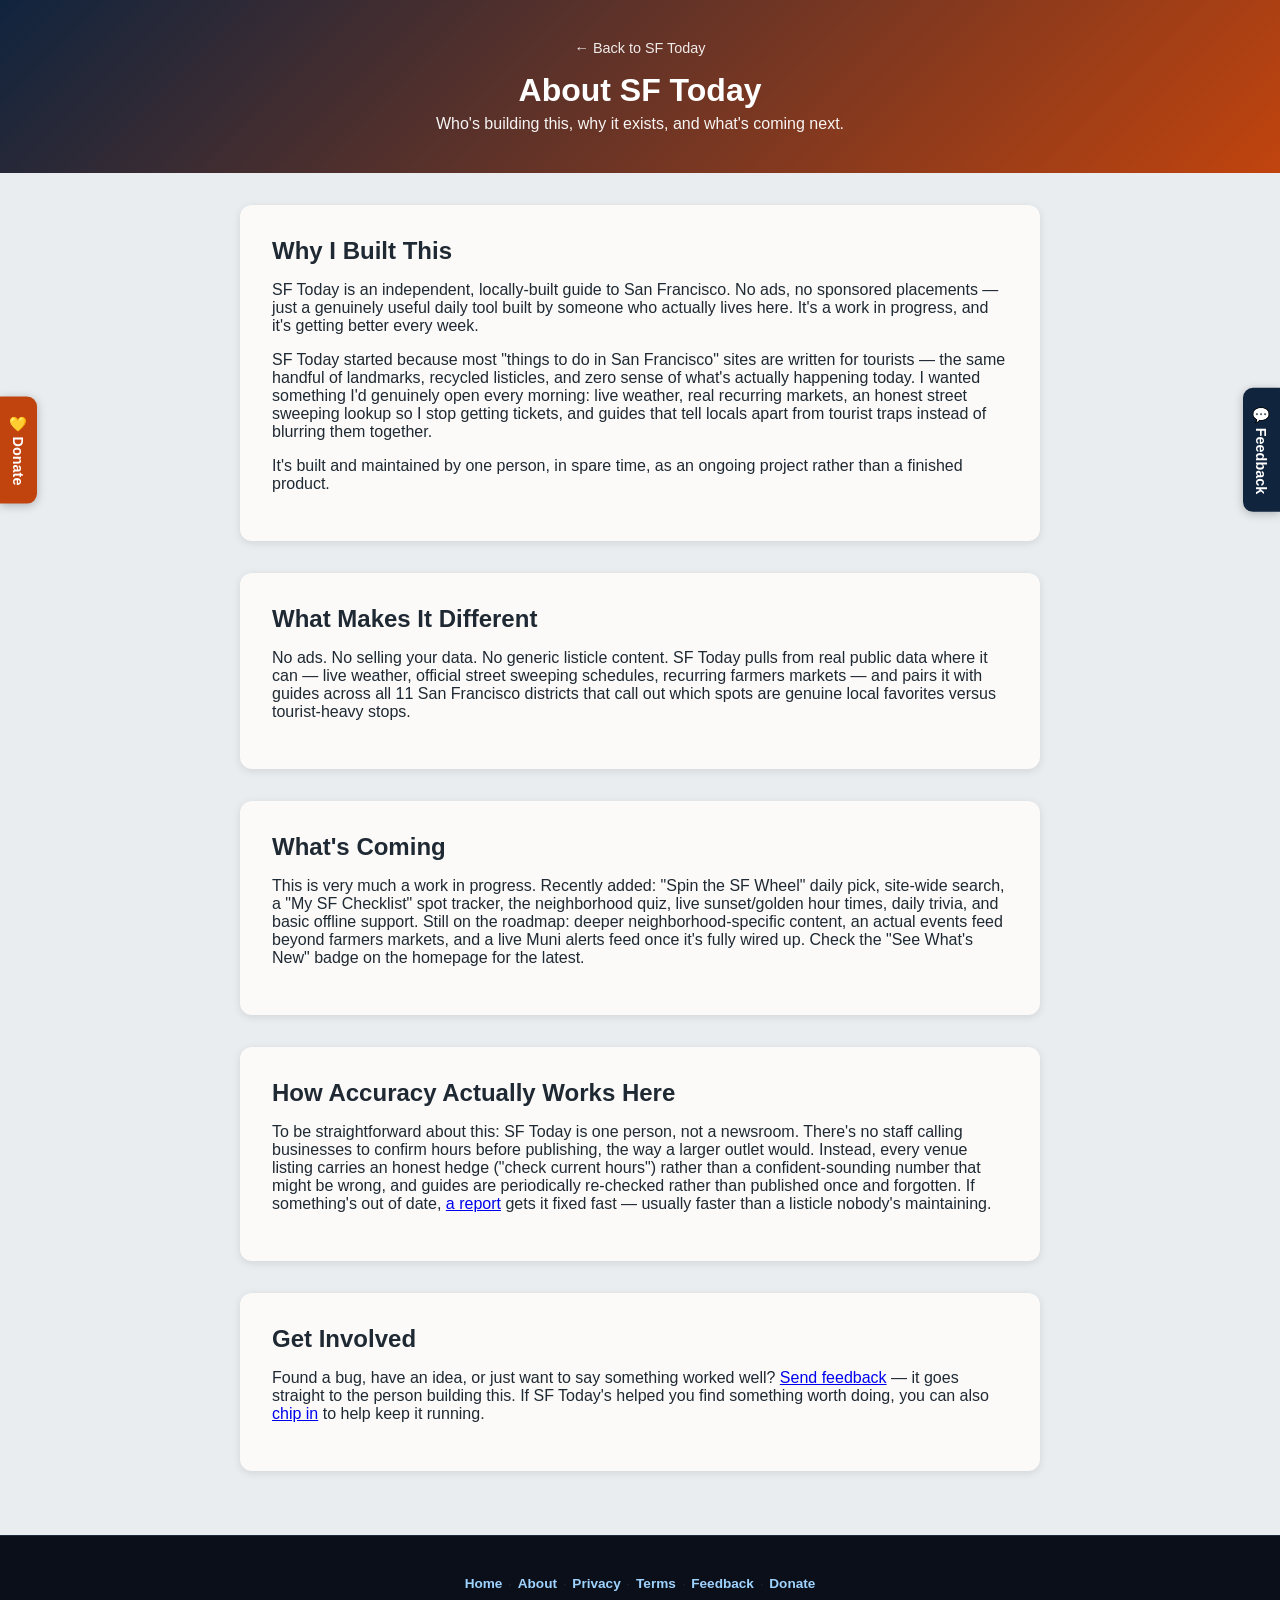
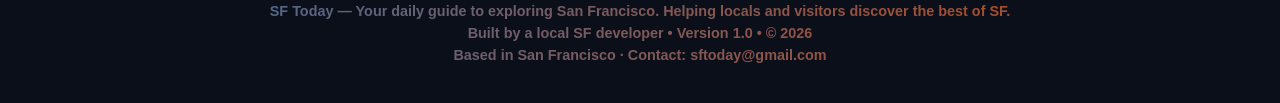
==== commit d4a9bfc0: "Update about.html" ====
--- a/about.html
+++ b/about.html
@@ -59,6 +59,10 @@
       <p>This is very much a work in progress. Recently added: "Spin the SF Wheel" daily pick, site-wide search, a "My SF Checklist" spot tracker, the neighborhood quiz, live sunset/golden hour times, daily trivia, and basic offline support. Still on the roadmap: deeper neighborhood-specific content, an actual events feed beyond farmers markets, and a live Muni alerts feed once it's fully wired up. Check the "See What's New" badge on the homepage for the latest.</p>
     </section>
     <section class="tool-box">
+      <h2>How Accuracy Actually Works Here</h2>
+      <p>To be straightforward about this: SF Today is one person, not a newsroom. There's no staff calling businesses to confirm hours before publishing, the way a larger outlet would. Instead, every venue listing carries an honest hedge ("check current hours") rather than a confident-sounding number that might be wrong, and guides are periodically re-checked rather than published once and forgotten. If something's out of date, <a href="feedback.html">a report</a> gets it fixed fast — usually faster than a listicle nobody's maintaining.</p>
+    </section>
+    <section class="tool-box">
       <h2>Get Involved</h2>
       <p>Found a bug, have an idea, or just want to say something worked well? <a href="feedback.html">Send feedback</a> — it goes straight to the person building this. If SF Today's helped you find something worth doing, you can also <a href="donate.html">chip in</a> to help keep it running.</p>
     </section>
--- a/style.css
+++ b/style.css
@@ -1394,6 +1394,15 @@
   margin: 0 0 0.25rem 0;
 }
 
+#wheel-status {
+  text-align: center;
+  font-style: normal;
+  font-family: monospace;
+  font-size: 0.95rem;
+  font-weight: 600;
+  color: var(--accent);
+}
+
 #wheel-result .plan-item {
   border-left-color: var(--accent);
 }
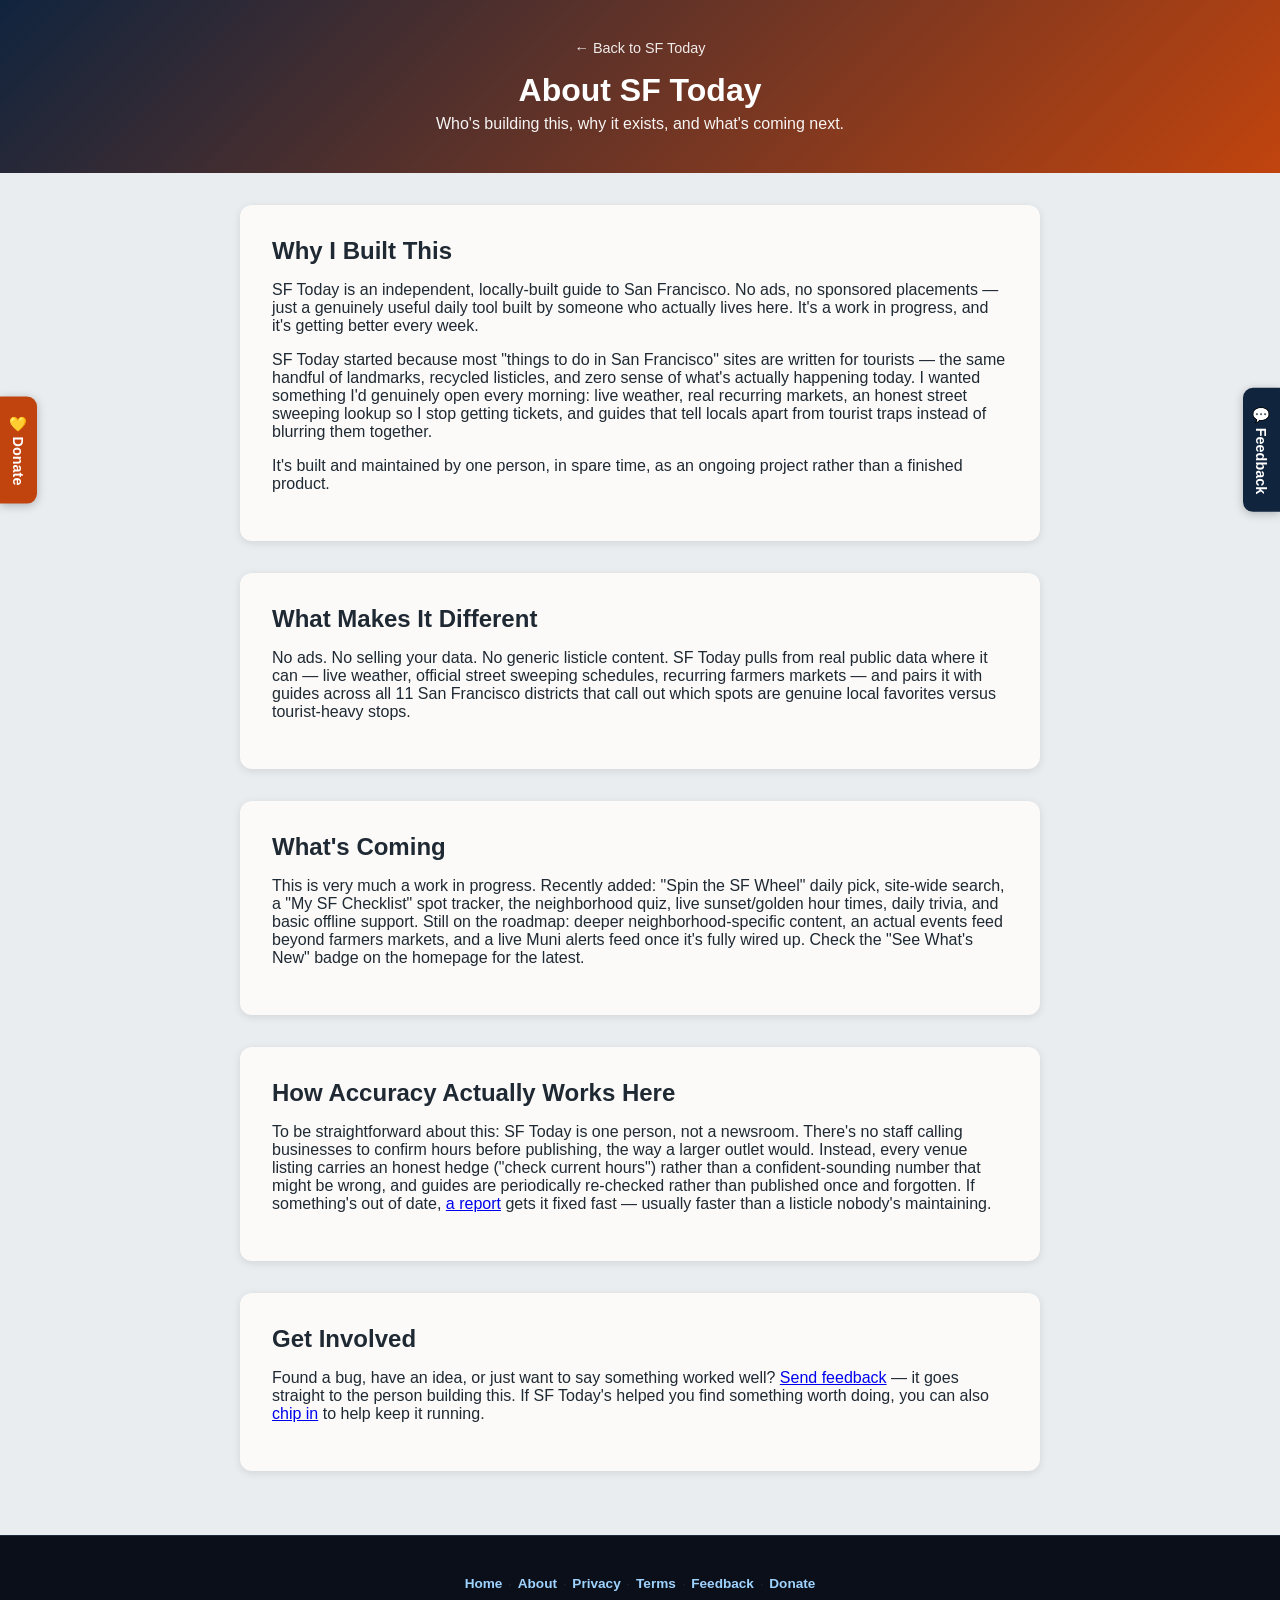
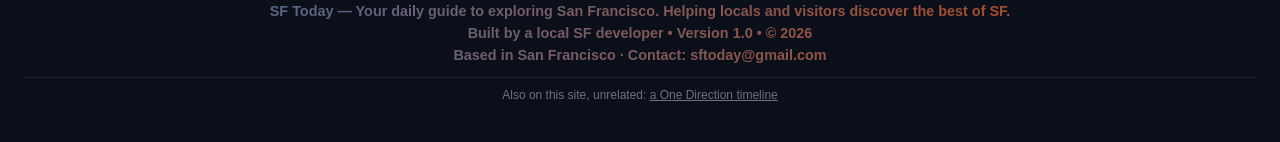
==== commit 5f68da13: "Update about.html" ====
--- a/about.html
+++ b/about.html
@@ -79,6 +79,7 @@
     <p>SF Today — Your daily guide to exploring San Francisco. Helping locals and visitors discover the best of SF.</p>
     <p>Built by a local SF developer • Version 1.0 • © 2026</p>
     <p>Based in San Francisco · Contact: sftoday@gmail.com</p>
+    <p class="footer-aside">Also on this site, unrelated: <a href="one-direction.html">a One Direction timeline</a></p>
   </footer>
 </body>
 </html>
--- a/style.css
+++ b/style.css
@@ -276,6 +276,16 @@
   margin: 0;
 }
 
+html {
+  scroll-behavior: smooth;
+}
+
+/* So content isn't hidden under the sticky quick-nav when jumping to a section */
+main > section[id],
+.weekly-events-box[id] {
+  scroll-margin-top: 56px;
+}
+
 body {
   display: flex;
   flex-direction: column;
@@ -306,6 +316,26 @@
 
 footer p + p {
   margin-top: 6px;
+}
+
+.footer-aside {
+  margin-top: 14px !important;
+  padding-top: 10px;
+  border-top: 1px solid rgba(255,255,255,0.08);
+  font-weight: 400 !important;
+  font-size: 0.75rem !important;
+  background: none !important;
+  -webkit-text-fill-color: #6b7280 !important;
+  color: #6b7280 !important;
+}
+
+.footer-aside a {
+  color: #6b7280;
+  text-decoration: underline;
+}
+
+.footer-aside a:hover {
+  color: #9fd3ff;
 }
 
 #live-clock {
@@ -1307,7 +1337,11 @@
   .visited-toggle,
   .wheel-wrap,
   .wheel-spin-btn,
-  #wheel-status {
+  #wheel-status,
+  .wheel-legend,
+  .quick-nav,
+  .glance-strip,
+  .skip-link {
     display: none !important;
   }
 
@@ -1392,6 +1426,71 @@
   font-weight: 600;
   color: var(--primary);
   margin: 0 0 0.25rem 0;
+}
+
+/* --- WHEEL LEGEND (the "key" explaining each icon) --- */
+.wheel-legend {
+  display: grid;
+  grid-template-columns: repeat(2, 1fr);
+  gap: 6px;
+  margin: 0 0 1.25rem 0;
+}
+
+.wheel-legend-item {
+  display: flex;
+  align-items: center;
+  gap: 8px;
+  background: var(--bg-color);
+  border: 1px solid var(--border);
+  border-radius: 8px;
+  padding: 8px 10px;
+}
+
+.wheel-legend-emoji {
+  font-size: 1.3rem;
+  flex-shrink: 0;
+}
+
+.wheel-legend-text {
+  display: flex;
+  flex-direction: column;
+  line-height: 1.25;
+}
+
+.wheel-legend-text strong {
+  font-size: 0.82rem;
+  color: var(--primary);
+}
+
+.wheel-legend-text span {
+  font-size: 0.72rem;
+  color: var(--muted);
+}
+
+@media (max-width: 420px) {
+  .wheel-legend {
+    grid-template-columns: 1fr;
+  }
+}
+
+/* A gentle, occasional wobble so the wheel reads as "tap me" rather than
+   static decoration — pauses automatically once it's been spun. */
+.wheel-wrap.wheel-idle .sf-wheel {
+  animation: wheel-idle-wobble 4.5s ease-in-out infinite;
+}
+
+@keyframes wheel-idle-wobble {
+  0%, 85%, 100% { transform: rotate(0deg); }
+  88% { transform: rotate(-4deg); }
+  91% { transform: rotate(4deg); }
+  94% { transform: rotate(-2deg); }
+  97% { transform: rotate(0deg); }
+}
+
+@media (prefers-reduced-motion: reduce) {
+  .wheel-wrap.wheel-idle .sf-wheel {
+    animation: none;
+  }
 }
 
 #wheel-status {
@@ -1570,6 +1669,136 @@
   background: none;
 }
 
+/* --- SKIP TO CONTENT (accessibility) --- */
+.skip-link {
+  position: absolute;
+  top: -100px;
+  left: 10px;
+  background: var(--primary);
+  color: white;
+  padding: 10px 16px;
+  border-radius: 0 0 8px 8px;
+  z-index: 3000;
+  text-decoration: none;
+  font-weight: 600;
+  transition: top 0.15s ease;
+}
+
+.skip-link:focus {
+  top: 0;
+}
+
+/* --- QUICK NAV (sticky jump-to bar) --- */
+.quick-nav {
+  position: sticky;
+  top: 0;
+  z-index: 900;
+  background: var(--primary);
+  box-shadow: 0 2px 8px rgba(0,0,0,0.15);
+}
+
+.quick-nav-scroll {
+  display: flex;
+  gap: 4px;
+  overflow-x: auto;
+  padding: 8px 12px;
+  max-width: 800px;
+  margin: 0 auto;
+  scrollbar-width: none;
+}
+
+.quick-nav-scroll::-webkit-scrollbar {
+  display: none;
+}
+
+.quick-nav-scroll a {
+  flex-shrink: 0;
+  color: rgba(255,255,255,0.8);
+  text-decoration: none;
+  font-size: 0.85rem;
+  font-weight: 600;
+  padding: 6px 12px;
+  border-radius: 20px;
+  white-space: nowrap;
+  transition: background 0.15s ease, color 0.15s ease;
+}
+
+.quick-nav-scroll a:hover,
+.quick-nav-scroll a.active {
+  background: rgba(255,255,255,0.18);
+  color: white;
+}
+
+body.dark-mode .quick-nav {
+  background: #1a1a1a;
+}
+
+/* --- TODAY AT A GLANCE --- */
+.glance-strip {
+  display: grid;
+  grid-template-columns: repeat(3, 1fr);
+  gap: 10px;
+  margin: 1.25rem 0;
+}
+
+.glance-card {
+  background: var(--card-bg);
+  border-radius: 10px;
+  padding: 0.85rem 0.5rem;
+  text-align: center;
+  box-shadow: 0 2px 6px rgba(0,0,0,0.08);
+  display: flex;
+  flex-direction: column;
+  gap: 4px;
+}
+
+.glance-label {
+  font-size: 0.72rem;
+  font-weight: 700;
+  letter-spacing: 0.04em;
+  text-transform: uppercase;
+  color: var(--muted);
+}
+
+.glance-value {
+  font-size: 0.92rem;
+  font-weight: 600;
+  color: var(--primary);
+}
+
+@media (max-width: 480px) {
+  .glance-value { font-size: 0.8rem; }
+}
+
+/* --- LOADING SKELETONS --- */
+.skeleton-text,
+.skeleton-block {
+  position: relative;
+  overflow: hidden;
+  background: linear-gradient(90deg, rgba(0,0,0,0.06) 25%, rgba(0,0,0,0.12) 37%, rgba(0,0,0,0.06) 63%);
+  background-size: 400% 100%;
+  animation: skeleton-shimmer 1.4s ease infinite;
+  border-radius: 6px;
+  color: transparent !important;
+}
+
+.skeleton-block {
+  display: block;
+  height: 56px;
+  width: 100%;
+}
+
+body.dark-mode .skeleton-text,
+body.dark-mode .skeleton-block {
+  background: linear-gradient(90deg, rgba(255,255,255,0.06) 25%, rgba(255,255,255,0.14) 37%, rgba(255,255,255,0.06) 63%);
+  background-size: 400% 100%;
+}
+
+@keyframes skeleton-shimmer {
+  0% { background-position: 100% 50%; }
+  100% { background-position: 0% 50%; }
+}
+
 /* --- CONFETTI --- */
 .confetti-container {
   position: fixed;
